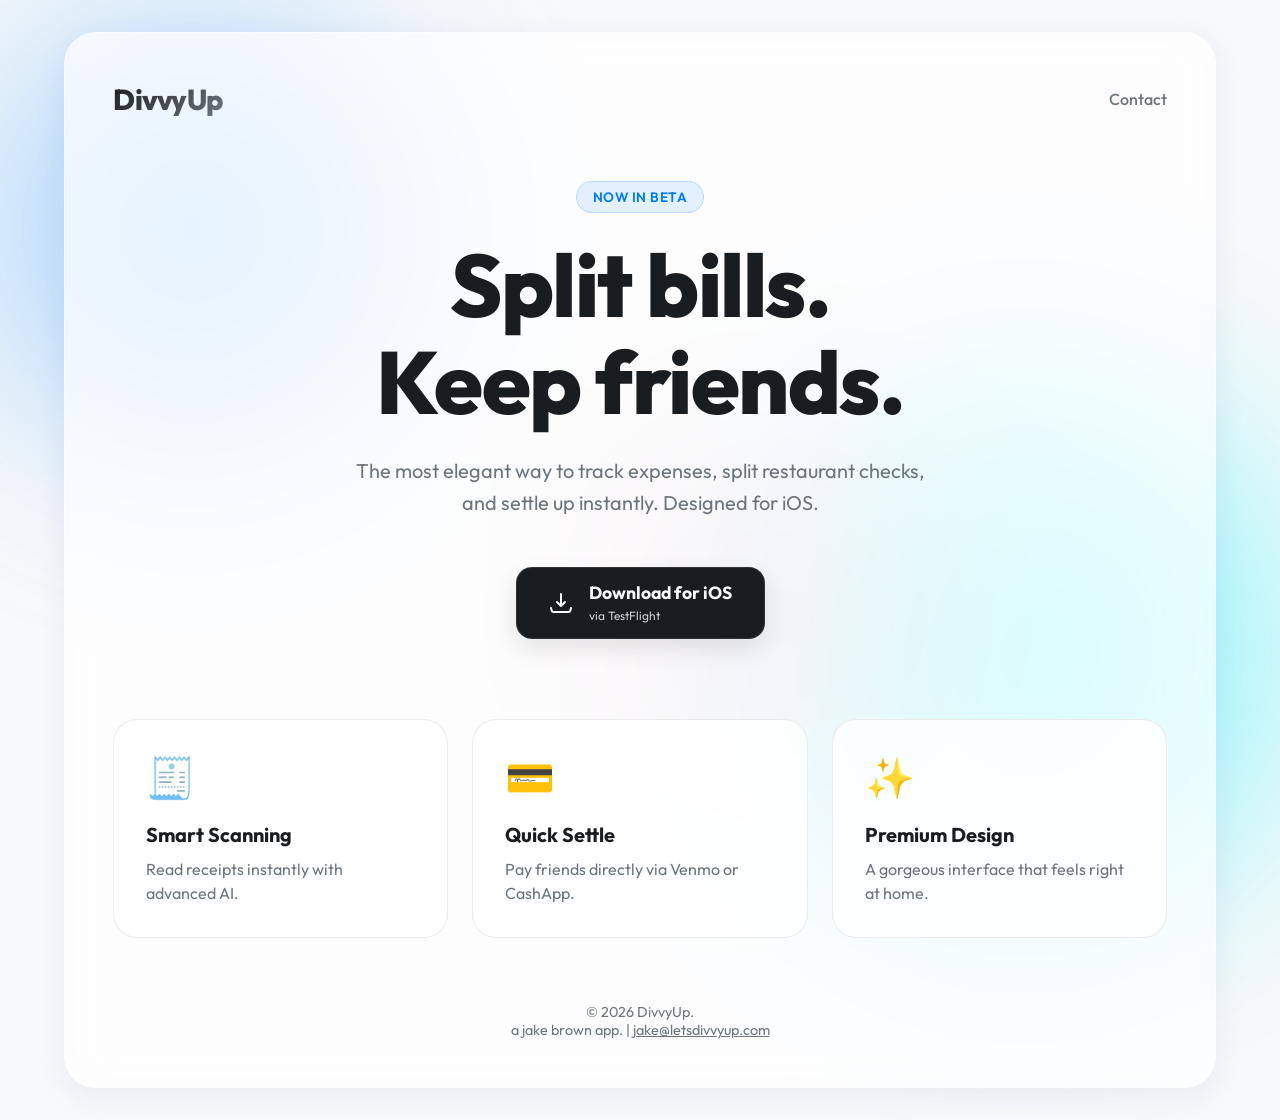
==== index.html @ 0c034d20 "Update index.html" ====
<!DOCTYPE html>
<html lang="en">

<head>
    <meta charset="UTF-8">
    <meta name="viewport" content="width=device-width, initial-scale=1.0">
    <title>DivvyUp - Bill Splitting Made Simple</title>
    <meta name="description"
        content="DivvyUp makes splitting bills with friends fast, fair, and incredibly simple. Download for iOS today.">
    <!-- Modern Typography -->
    <link rel="preconnect" href="https://fonts.googleapis.com">
    <link rel="preconnect" href="https://fonts.gstatic.com" crossorigin>
    <link href="https://fonts.googleapis.com/css2?family=Outfit:wght@300;400;500;600;700;800&display=swap"
        rel="stylesheet">
    <link rel="stylesheet" href="styles.css">
</head>

<body>
    <!-- Subtle Animated Background Elements -->
    <div class="bg-orb orb-1"></div>
    <div class="bg-orb orb-2"></div>
    <div class="bg-orb orb-3"></div>

    <main class="glass-container">
        <header class="header">
            <div class="logo">
                <h1>DivvyUp</h1>
            </div>
            <a href="mailto:Jake@commandamedia.com" class="contact-link">Contact</a>
        </header>

        <section class="hero">
            <span class="badge">Now in Beta</span>
            <h2 class="hero-title">Split bills.<br>Keep friends.</h2>
            <p class="hero-subtitle">
                The most elegant way to track expenses, split restaurant checks, and settle up instantly. Designed
                for iOS.
            </p>

            <div class="actions">
                <a href="https://testflight.apple.com/join/GepA8JYT" target="_blank" class="btn-primary"
                    id="download-btn">
                    <span class="btn-icon">
                        <svg width="24" height="24" viewBox="0 0 24 24" fill="none" stroke="currentColor"
                            stroke-width="2" stroke-linecap="round" stroke-linejoin="round">
                            <path
                                d="M12 15V3m0 12l-4-4m4 4l4-4M2 17l.621 2.485A2 2 0 0 0 4.561 21h14.878a2 2 0 0 0 1.94-1.515L22 17">
                            </path>
                        </svg>
                    </span>
                    <span class="btn-text">
                        Download for iOS <br>
                        <small>via TestFlight</small>
                    </span>
                </a>
            </div>
        </section>

        <section class="features">
            <div class="feature-card">
                <div class="feature-icon">🧾</div>
                <h3>Smart Scanning</h3>
                <p>Read receipts instantly with advanced AI.</p>
            </div>
            <div class="feature-card">
                <div class="feature-icon">💳</div>
                <h3>Quick Settle</h3>
                <p>Pay friends directly via Venmo or CashApp.</p>
            </div>
            <div class="feature-card">
                <div class="feature-icon">✨</div>
                <h3>Premium Design</h3>
                <p>A gorgeous interface that feels right at home.</p>
            </div>
        </section>

        <footer class="footer"
            style="text-align: center; padding-top: 2rem; border-top: 1px solid var(--glass-border); color: var(--text-muted); font-size: 0.9rem;">
            <p>&copy; 2026 DivvyUp.</p>
            <p>a jake brown app. | <a href="mailto:jake@letsdivvyup.com"
                    style="color: inherit; text-decoration: underline;">jake@letsdivvyup.com</a></p>
        </footer>
    </main>

    <script>
        // Add subtle parallax to orbs based on mouse movement
        document.addEventListener('mousemove', (e) => {
            const orbs = document.querySelectorAll('.bg-orb');
            const x = e.clientX / window.innerWidth;
            const y = e.clientY / window.innerHeight;

            orbs.forEach((orb, index) => {
                const speed = (index + 1) * 20;
                orb.style.transform = `translate(${(x - 0.5) * speed}px, ${(y - 0.5) * speed}px)`;
            });
        });
    </script>
</body>

</html>
---- styles.css ----
:root {
    /* Light Mode Palette */
    --bg-base: #F8F9FA;
    --text-main: #1A1D20;
    --text-muted: #6C757D;

    --accent-color: #007AFF;
    /* iOS Blue */
    --accent-hover: #0062CC;
    --accent-glow: rgba(0, 122, 255, 0.4);

    --glass-bg: rgba(255, 255, 255, 0.7);
    --glass-border: rgba(255, 255, 255, 0.5);
    --glass-shadow: 0 8px 32px 0 rgba(31, 38, 135, 0.07);

    --card-bg: rgba(255, 255, 255, 0.8);
    --card-border: rgba(230, 230, 230, 0.8);

    --orb-1: #4FACFE;
    --orb-2: #00F2FE;
    --orb-3: #FA709A;
}

@media (prefers-color-scheme: dark) {
    :root {
        /* Dark Mode Palette */
        --bg-base: #0B0F19;
        --text-main: #FFFFFF;
        --text-muted: #8E9BAE;

        --accent-color: #3B82F6;
        --accent-hover: #60A5FA;
        --accent-glow: rgba(59, 130, 246, 0.4);

        --glass-bg: rgba(15, 23, 42, 0.6);
        --glass-border: rgba(255, 255, 255, 0.08);
        --glass-shadow: 0 8px 32px 0 rgba(0, 0, 0, 0.3);

        --card-bg: rgba(30, 41, 59, 0.6);
        --card-border: rgba(255, 255, 255, 0.05);

        --orb-1: #2563EB;
        --orb-2: #020617;
        --orb-3: #4F46E5;
    }
}

* {
    margin: 0;
    padding: 0;
    box-sizing: border-box;
}

body {
    font-family: 'Outfit', -apple-system, BlinkMacSystemFont, "Segoe UI", Roboto, Helvetica, Arial, sans-serif;
    background-color: var(--bg-base);
    color: var(--text-main);
    min-height: 100vh;
    overflow-x: hidden;
    display: flex;
    justify-content: center;
    align-items: center;
    transition: background-color 0.4s ease, color 0.4s ease;
}

/* Background Animated Orbs */
.bg-orb {
    position: fixed;
    border-radius: 50%;
    filter: blur(80px);
    z-index: -1;
    opacity: 0.6;
    animation: float 20s infinite ease-in-out alternate;
}

.orb-1 {
    top: -10%;
    left: -10%;
    width: 50vw;
    height: 50vw;
    background: radial-gradient(circle, var(--orb-1) 0%, transparent 70%);
    animation-delay: 0s;
}

.orb-2 {
    bottom: -15%;
    right: -10%;
    width: 60vw;
    height: 60vw;
    background: radial-gradient(circle, var(--orb-2) 0%, transparent 70%);
    animation-delay: -5s;
}

.orb-3 {
    top: 40%;
    left: 40%;
    width: 40vw;
    height: 40vw;
    background: radial-gradient(circle, var(--orb-3) 0%, transparent 70%);
    opacity: 0.3;
    animation-delay: -10s;
}

@keyframes float {
    0% {
        transform: translate(0, 0) scale(1);
    }

    33% {
        transform: translate(5%, 5%) scale(1.05);
    }

    66% {
        transform: translate(-2%, 8%) scale(0.95);
    }

    100% {
        transform: translate(0, 0) scale(1);
    }
}

/* Main Container (Glassmorphism) */
.glass-container {
    width: 90%;
    max-width: 1200px;
    margin: 2rem auto;
    min-height: 85vh;
    background: var(--glass-bg);
    backdrop-filter: blur(20px);
    -webkit-backdrop-filter: blur(20px);
    border: 1px solid var(--glass-border);
    border-radius: 32px;
    box-shadow: var(--glass-shadow);
    padding: 3rem;
    display: flex;
    flex-direction: column;
}

/* Header */
.header {
    display: flex;
    justify-content: space-between;
    align-items: center;
    margin-bottom: 4rem;
}

.logo {
    display: flex;
    align-items: center;
    gap: 12px;
}


.logo h1 {
    font-size: 1.8rem;
    font-weight: 800;
    letter-spacing: -0.5px;
    background: linear-gradient(135deg, var(--text-main), var(--text-muted));
    -webkit-background-clip: text;
    background-clip: text;
    -webkit-text-fill-color: transparent;
}

.contact-link {
    text-decoration: none;
    color: var(--text-muted);
    font-weight: 500;
    transition: color 0.3s;
}

.contact-link:hover {
    color: var(--accent-color);
}

/* Hero Section */
.hero {
    text-align: center;
    max-width: 800px;
    margin: 0 auto 5rem;
    display: flex;
    flex-direction: column;
    align-items: center;
}

.badge {
    background: rgba(0, 122, 255, 0.1);
    color: var(--accent-color);
    padding: 6px 16px;
    border-radius: 20px;
    font-size: 0.85rem;
    font-weight: 600;
    letter-spacing: 0.5px;
    text-transform: uppercase;
    margin-bottom: 1.5rem;
    border: 1px solid rgba(0, 122, 255, 0.2);
}

.hero-title {
    font-size: clamp(3rem, 8vw, 5.5rem);
    font-weight: 800;
    line-height: 1.1;
    letter-spacing: -1.5px;
    margin-bottom: 1.5rem;
}

.hero-subtitle {
    font-size: 1.25rem;
    color: var(--text-muted);
    line-height: 1.6;
    max-width: 600px;
    margin-bottom: 3rem;
}

/* Primary Button */
.btn-primary {
    display: inline-flex;
    align-items: center;
    gap: 16px;
    background: var(--text-main);
    color: var(--bg-base);
    text-decoration: none;
    padding: 14px 32px;
    border-radius: 16px;
    box-shadow: 0 10px 25px rgba(0, 0, 0, 0.1);
    transition: transform 0.3s cubic-bezier(0.175, 0.885, 0.32, 1.275), box-shadow 0.3s ease, background 0.3s;
    border: 1px solid rgba(255, 255, 255, 0.1);
}

.btn-primary:hover {
    transform: translateY(-5px);
    box-shadow: 0 15px 35px rgba(0, 0, 0, 0.2);
    /* For dark mode inversion effect */
    background: var(--accent-color);
    color: #FFF;
}

.btn-icon {
    display: flex;
}

.btn-text {
    text-align: left;
    font-size: 1.1rem;
    font-weight: 700;
    line-height: 1.2;
}

.btn-text small {
    font-size: 0.75rem;
    font-weight: 400;
    opacity: 0.8;
}

/* Features Section */
.features {
    display: grid;
    grid-template-columns: repeat(auto-fit, minmax(280px, 1fr));
    gap: 24px;
    margin-top: auto;
    margin-bottom: 2rem;
}

.feature-card {
    background: var(--card-bg);
    border: 1px solid var(--card-border);
    border-radius: 24px;
    padding: 32px;
    transition: transform 0.3s ease, background 0.3s ease;
}

.feature-card:hover {
    transform: translateY(-10px);
    background: var(--glass-bg);
}

.feature-icon {
    font-size: 2.5rem;
    margin-bottom: 20px;
}

.feature-card h3 {
    font-size: 1.25rem;
    font-weight: 700;
    margin-bottom: 10px;
}

.feature-card p {
    color: var(--text-muted);
    line-height: 1.5;
}

/* Footer */
.footer {
    text-align: center;
    padding-top: 2rem;
    border-top: 1px solid var(--glass-border);
    color: var(--text-muted);
    font-size: 0.9rem;
}

@media (max-width: 768px) {
    .glass-container {
        padding: 2rem;
        width: 95%;
    }

    .header {
        margin-bottom: 3rem;
    }
}
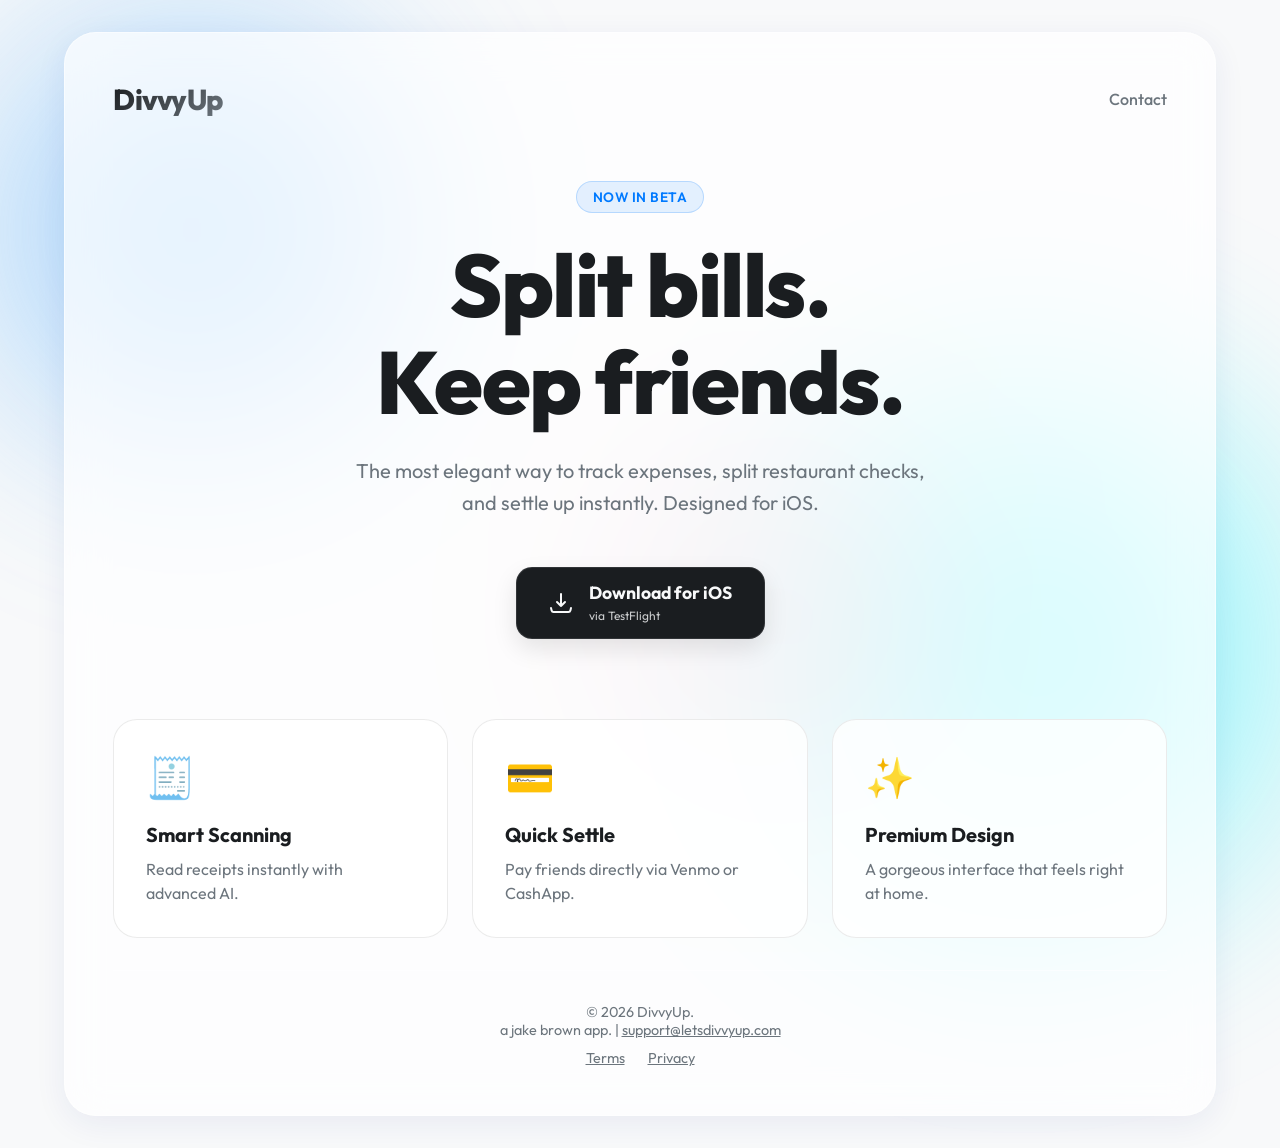
==== commit f107a764: "privacy & tos" ====
--- a/index.html
+++ b/index.html
@@ -26,7 +26,7 @@
             <div class="logo">
                 <h1>DivvyUp</h1>
             </div>
-            <a href="mailto:Jake@commandamedia.com" class="contact-link">Contact</a>
+            <a href="mailto:support@letsdivvyup.com" class="contact-link">Contact</a>
         </header>
 
         <section class="hero">
@@ -77,8 +77,12 @@
         <footer class="footer"
             style="text-align: center; padding-top: 2rem; border-top: 1px solid var(--glass-border); color: var(--text-muted); font-size: 0.9rem;">
             <p>&copy; 2026 DivvyUp.</p>
-            <p>a jake brown app. | <a href="mailto:jake@letsdivvyup.com"
-                    style="color: inherit; text-decoration: underline;">jake@letsdivvyup.com</a></p>
+            <p>a jake brown app. | <a href="mailto:support@letsdivvyup.com"
+                    style="color: inherit; text-decoration: underline;">support@letsdivvyup.com</a></p>
+            <p style="margin-top: 10px;">
+                <a href="terms.html" style="color: inherit; text-decoration: underline; margin: 0 10px;">Terms</a>
+                <a href="privacy.html" style="color: inherit; text-decoration: underline; margin: 0 10px;">Privacy</a>
+            </p>
         </footer>
     </main>
 
@@ -97,4 +101,4 @@
     </script>
 </body>
 
-</html>
+</html>
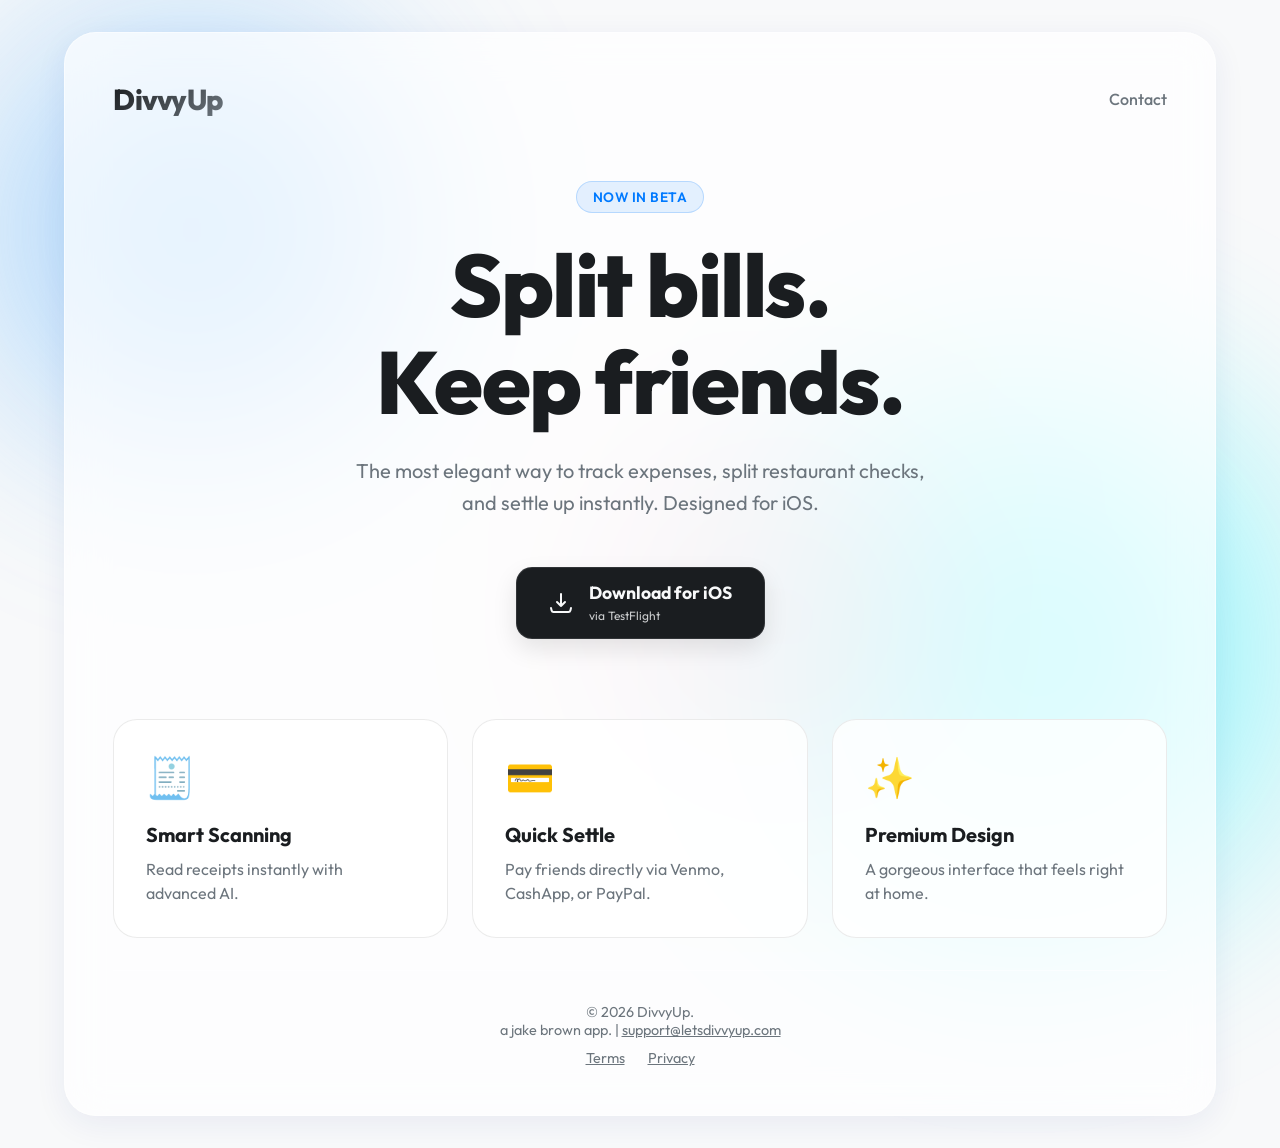
==== commit 383914bb: "text update" ====
--- a/index.html
+++ b/index.html
@@ -4,6 +4,8 @@
 <head>
     <meta charset="UTF-8">
     <meta name="viewport" content="width=device-width, initial-scale=1.0">
+    <!-- Favicon code -->
+    <link rel="icon" href="/favicon.ico" type="image/x-icon">
     <title>DivvyUp - Bill Splitting Made Simple</title>
     <meta name="description"
         content="DivvyUp makes splitting bills with friends fast, fair, and incredibly simple. Download for iOS today.">
@@ -38,7 +40,7 @@
             </p>
 
             <div class="actions">
-                <a href="https://testflight.apple.com/join/GepA8JYT" target="_blank" class="btn-primary"
+                <a href="https://testflight.apple.com/join/9zMcz6Aw" target="_blank" class="btn-primary"
                     id="download-btn">
                     <span class="btn-icon">
                         <svg width="24" height="24" viewBox="0 0 24 24" fill="none" stroke="currentColor"
@@ -65,7 +67,7 @@
             <div class="feature-card">
                 <div class="feature-icon">💳</div>
                 <h3>Quick Settle</h3>
-                <p>Pay friends directly via Venmo or CashApp.</p>
+                <p>Pay friends directly via Venmo, CashApp, or PayPal.</p>
             </div>
             <div class="feature-card">
                 <div class="feature-icon">✨</div>
@@ -101,4 +103,4 @@
     </script>
 </body>
 
-</html>+</html>
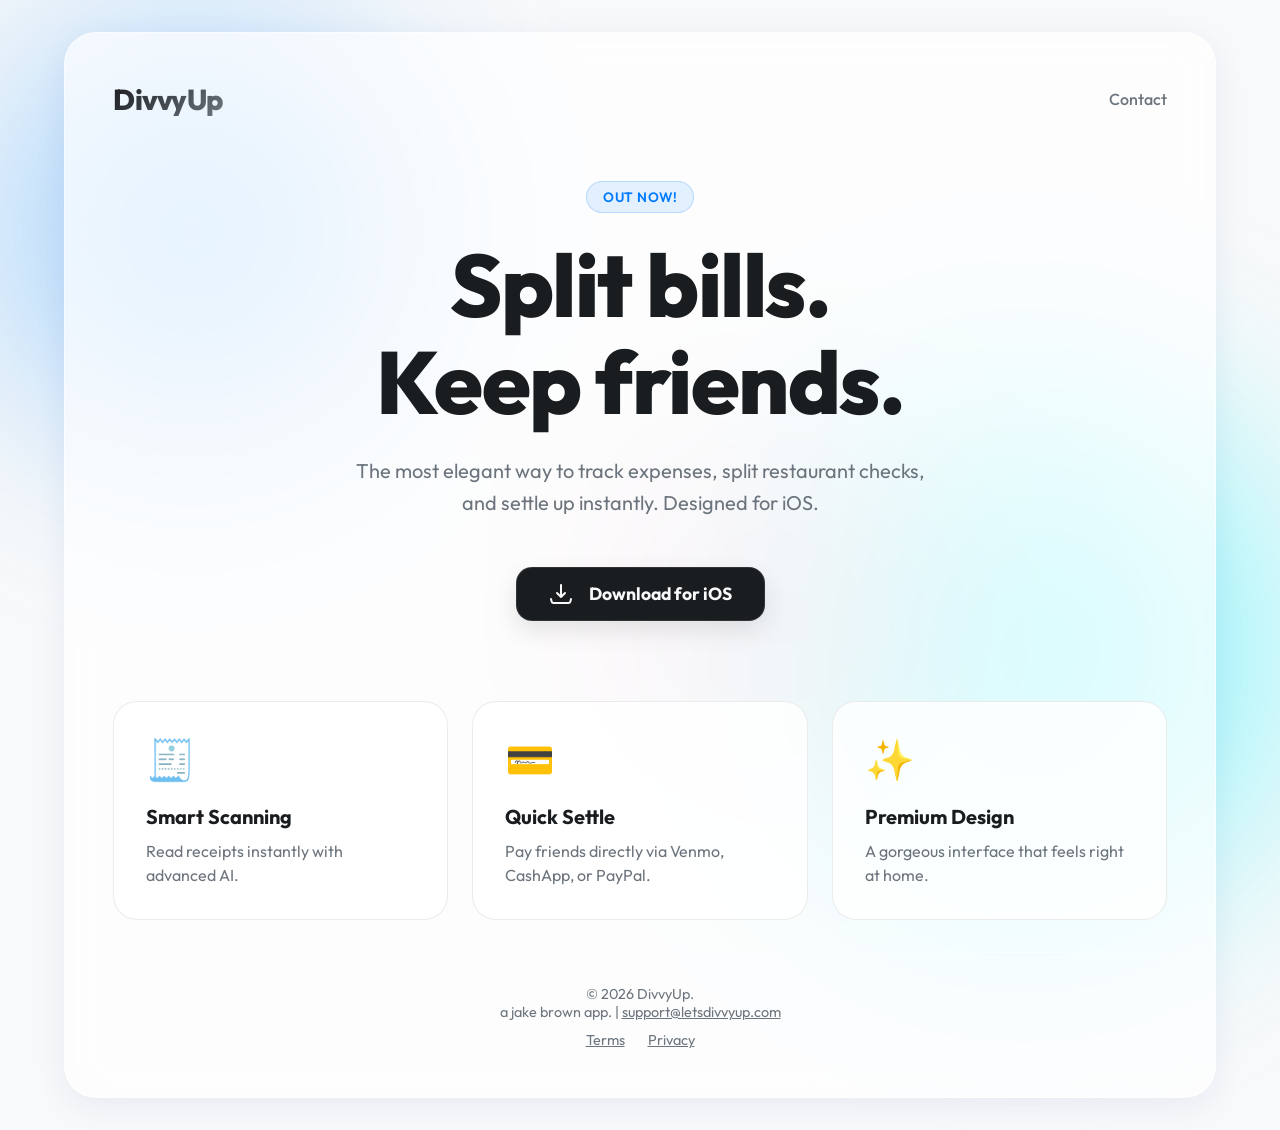
==== commit fd23f4f8: "home page" ====
--- a/index.html
+++ b/index.html
@@ -32,7 +32,7 @@
         </header>
 
         <section class="hero">
-            <span class="badge">Now in Beta</span>
+            <span class="badge">Out Now!</span>
             <h2 class="hero-title">Split bills.<br>Keep friends.</h2>
             <p class="hero-subtitle">
                 The most elegant way to track expenses, split restaurant checks, and settle up instantly. Designed
@@ -40,7 +40,7 @@
             </p>
 
             <div class="actions">
-                <a href="https://testflight.apple.com/join/9zMcz6Aw" target="_blank" class="btn-primary"
+                <a href="https://apps.apple.com/us/app/divvyup-elegantly-settle/id6760002601" target="_blank" class="btn-primary"
                     id="download-btn">
                     <span class="btn-icon">
                         <svg width="24" height="24" viewBox="0 0 24 24" fill="none" stroke="currentColor"
@@ -52,7 +52,6 @@
                     </span>
                     <span class="btn-text">
                         Download for iOS <br>
-                        <small>via TestFlight</small>
                     </span>
                 </a>
             </div>
